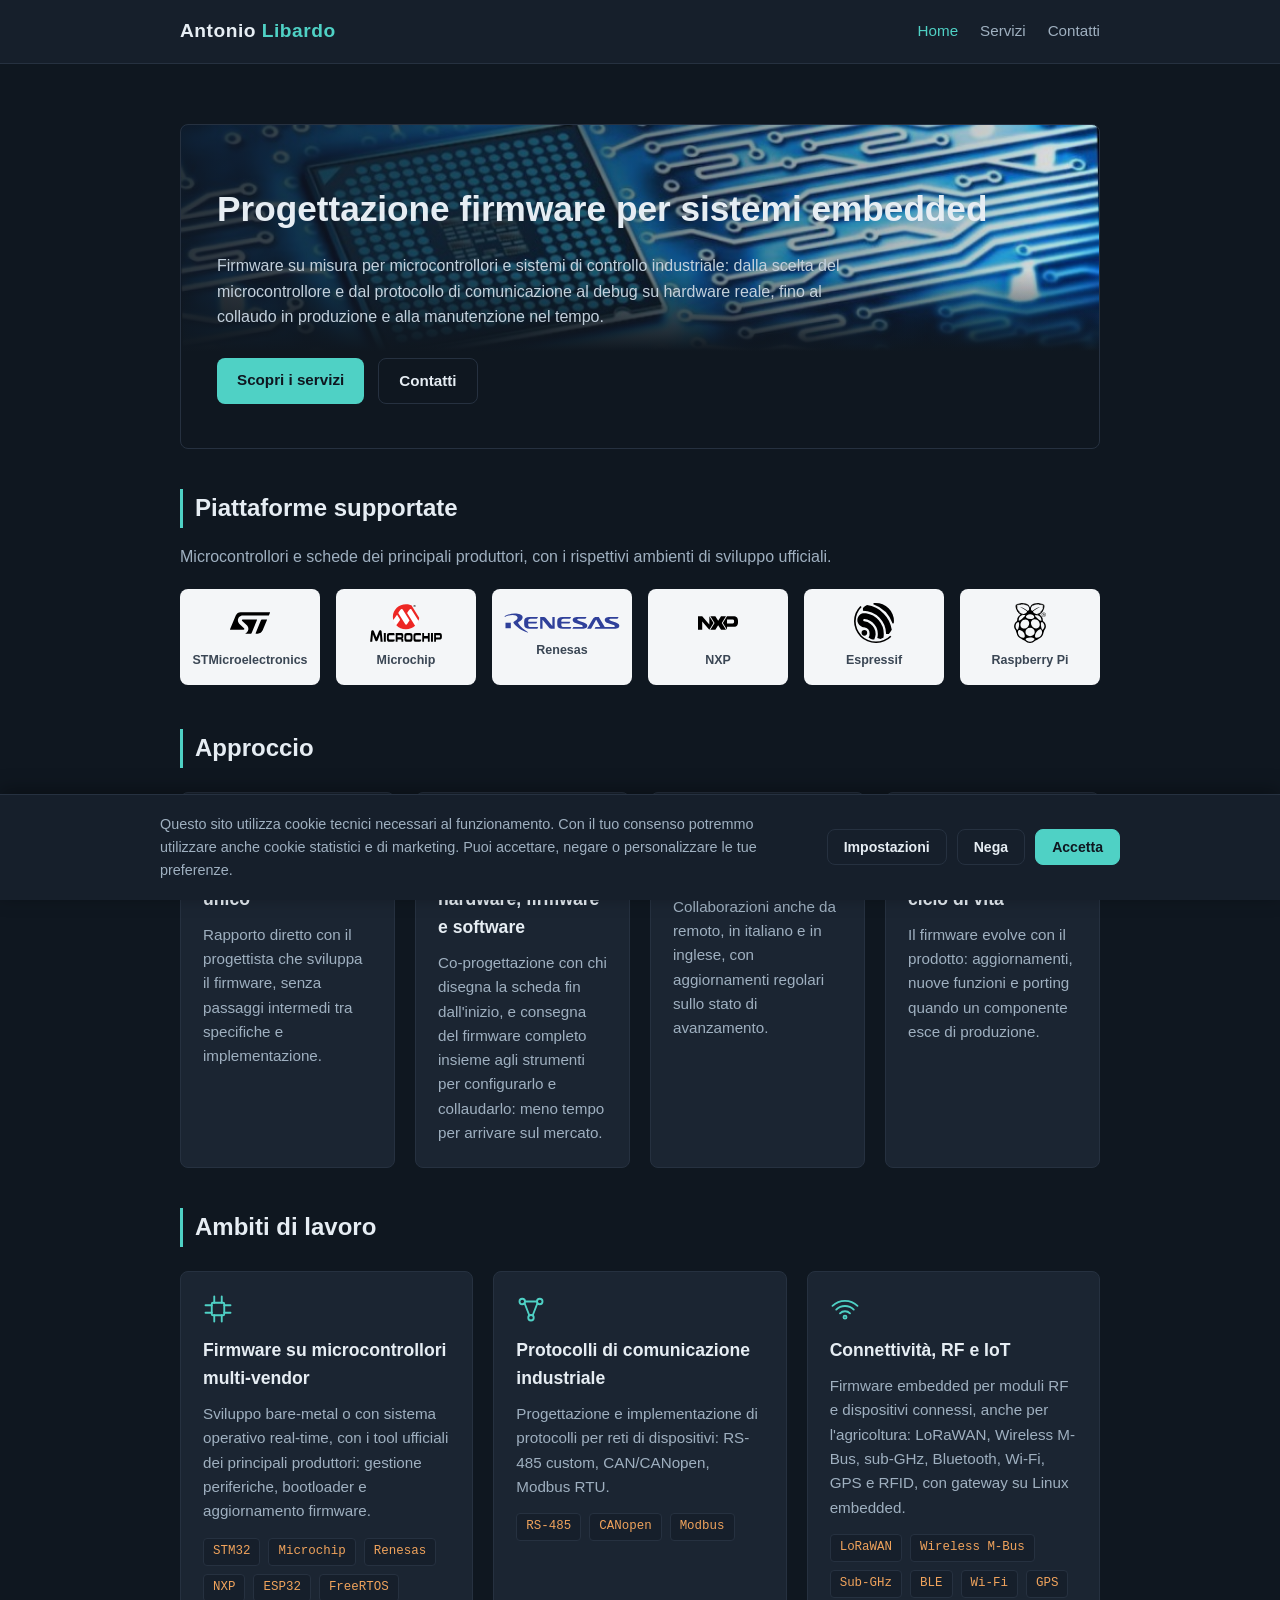
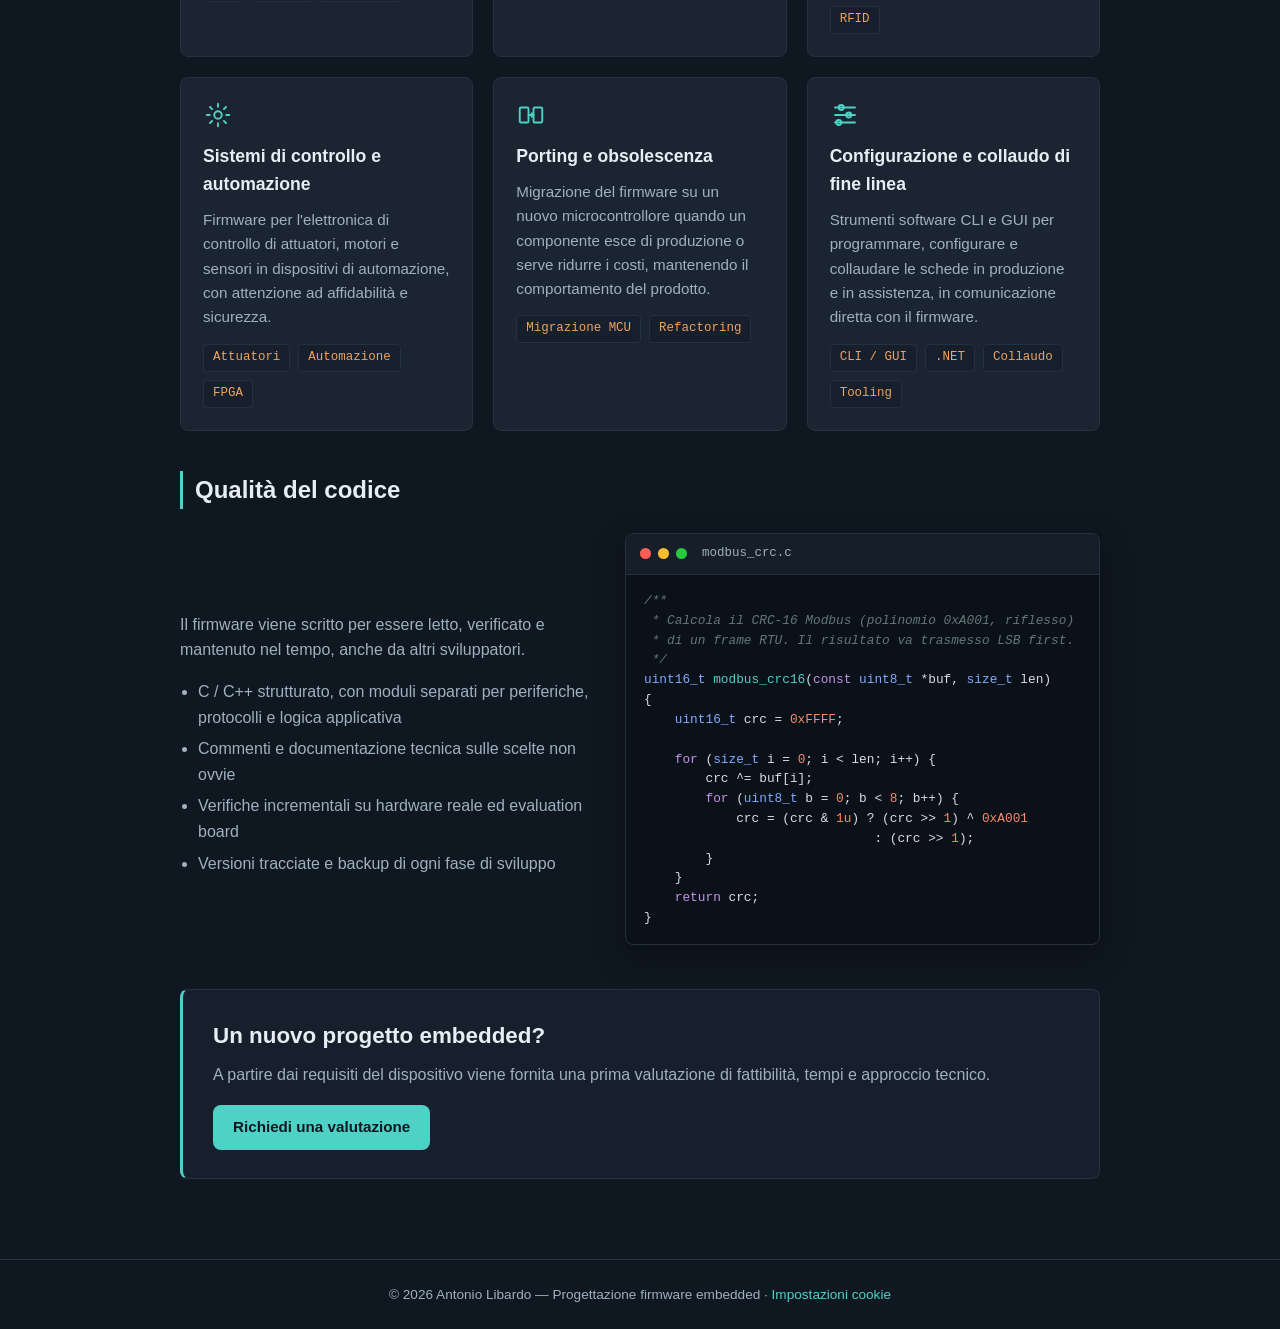
==== index.html @ b8c5d216 "Sito inglibardo.it: prima pubblicazione su GitHub Pages Co-Authored-By: Claude Opus 5.5 <noreply@ant" ====
<!DOCTYPE html>
<html lang="it">
<head>
<meta charset="UTF-8">
<meta name="viewport" content="width=device-width, initial-scale=1.0">
<title>Antonio Libardo | Progettazione Firmware Embedded</title>
<link rel="canonical" href="https://inglibardo.it/">
<meta name="description" content="Progettazione firmware per microcontrollori (STM32, Microchip, Renesas, NXP, ESP32 e altri), protocolli di comunicazione industriale, connettività IoT, porting e collaudo di fine linea.">
<link rel="stylesheet" href="style.css?v=20260930">
</head>
<body>
<header>
  <nav class="nav">
    <div class="brand">Antonio <span>Libardo</span></div>
    <div class="nav-links">
      <a href="index.html" class="active">Home</a>
      <a href="servizi.html">Servizi</a>
      <a href="contatti.html">Contatti</a>
    </div>
  </nav>
</header>

<main>
  <!-- Fascia iniziale con l'immagine principale (vedi .hero-banner in style.css) -->
  <section class="hero hero-banner">
    <h1>Progettazione firmware per sistemi embedded</h1>
    <p>
      Firmware su misura per microcontrollori e sistemi di controllo industriale:
      dalla scelta del microcontrollore e dal protocollo di comunicazione
      al debug su hardware reale, fino al collaudo in produzione e alla manutenzione nel tempo.
    </p>
    <div class="cta-row">
      <a href="servizi.html" class="btn btn-primary">Scopri i servizi</a>
      <a href="contatti.html" class="btn btn-outline">Contatti</a>
    </div>
  </section>

  <!-- Produttori delle piattaforme usate (loghi: Simple Icons CC0 e Wikimedia Commons PD) -->
  <h2 class="section-title">Piattaforme supportate</h2>
  <p class="brands-note">Microcontrollori e schede dei principali produttori, con i rispettivi ambienti di sviluppo ufficiali.</p>
  <div class="brands">
    <div class="brand-tile"><img src="immagini/loghi/stmicroelectronics.svg" alt="STMicroelectronics"><span>STMicroelectronics</span></div>
    <div class="brand-tile"><img src="immagini/loghi/microchip.svg" alt="Microchip"><span>Microchip</span></div>
    <div class="brand-tile"><img src="immagini/loghi/renesas.svg" alt="Renesas"><span>Renesas</span></div>
    <div class="brand-tile"><img src="immagini/loghi/nxp.svg" alt="NXP"><span>NXP</span></div>
    <div class="brand-tile"><img src="immagini/loghi/espressif.svg" alt="Espressif"><span>Espressif</span></div>
    <div class="brand-tile"><img src="immagini/loghi/raspberrypi.svg" alt="Raspberry Pi"><span>Raspberry Pi</span></div>
  </div>

  <!-- Punti di forza di un professionista singolo rispetto a una struttura grande -->
  <h2 class="section-title">Approccio</h2>
  <div class="grid grid-4">
    <div class="card">
      <svg class="icon" viewBox="0 0 24 24" fill="none" stroke="currentColor" stroke-width="1.5" stroke-linecap="round" stroke-linejoin="round">
        <circle cx="12" cy="8" r="4"/><path d="M4 21a8 8 0 0 1 16 0"/>
      </svg>
      <h3>Referente tecnico unico</h3>
      <p>Rapporto diretto con il progettista che sviluppa il firmware, senza passaggi intermedi tra specifiche e implementazione.</p>
    </div>
    <div class="card">
      <svg class="icon" viewBox="0 0 24 24" fill="none" stroke="currentColor" stroke-width="1.5" stroke-linecap="round" stroke-linejoin="round">
        <rect x="3" y="4" width="18" height="12" rx="1.5"/><path d="M7 20h10M12 16v4"/><polyline points="8 10 10.5 12.5 16 7.5"/>
      </svg>
      <h3>Co-design hardware, firmware e software</h3>
      <p>Co-progettazione con chi disegna la scheda fin dall'inizio, e consegna del firmware completo insieme agli strumenti per configurarlo e collaudarlo: meno tempo per arrivare sul mercato.</p>
    </div>
    <div class="card">
      <svg class="icon" viewBox="0 0 24 24" fill="none" stroke="currentColor" stroke-width="1.5" stroke-linecap="round" stroke-linejoin="round">
        <circle cx="12" cy="12" r="9"/><path d="M3 12h18M12 3a14 14 0 0 1 0 18M12 3a14 14 0 0 0 0 18"/>
      </svg>
      <h3>Italia ed estero</h3>
      <p>Collaborazioni anche da remoto, in italiano e in inglese, con aggiornamenti regolari sullo stato di avanzamento.</p>
    </div>
    <div class="card">
      <svg class="icon" viewBox="0 0 24 24" fill="none" stroke="currentColor" stroke-width="1.5" stroke-linecap="round" stroke-linejoin="round">
        <path d="M4 12a8 8 0 0 1 14-5.3"/><polyline points="18 3 18 7 14 7"/>
        <path d="M20 12a8 8 0 0 1-14 5.3"/><polyline points="6 21 6 17 10 17"/>
      </svg>
      <h3>Supporto sull'intero ciclo di vita</h3>
      <p>Il firmware evolve con il prodotto: aggiornamenti, nuove funzioni e porting quando un componente esce di produzione.</p>
    </div>
  </div>

  <h2 class="section-title">Ambiti di lavoro</h2>
  <div class="grid">
    <div class="card">
      <svg class="icon" viewBox="0 0 24 24" fill="none" stroke="currentColor" stroke-width="1.5" stroke-linecap="round" stroke-linejoin="round">
        <rect x="7" y="7" width="10" height="10" rx="1"/>
        <line x1="9" y1="2" x2="9" y2="7"/><line x1="15" y1="2" x2="15" y2="7"/>
        <line x1="9" y1="17" x2="9" y2="22"/><line x1="15" y1="17" x2="15" y2="22"/>
        <line x1="2" y1="9" x2="7" y2="9"/><line x1="2" y1="15" x2="7" y2="15"/>
        <line x1="17" y1="9" x2="22" y2="9"/><line x1="17" y1="15" x2="22" y2="15"/>
      </svg>
      <h3>Firmware su microcontrollori multi-vendor</h3>
      <p>Sviluppo bare-metal o con sistema operativo real-time, con i tool ufficiali dei principali produttori: gestione periferiche, bootloader e aggiornamento firmware.</p>
      <div class="tech-tags">
        <span class="tag">STM32</span>
        <span class="tag">Microchip</span>
        <span class="tag">Renesas</span>
        <span class="tag">NXP</span>
        <span class="tag">ESP32</span>
        <span class="tag">FreeRTOS</span>
      </div>
    </div>
    <div class="card">
      <svg class="icon" viewBox="0 0 24 24" fill="none" stroke="currentColor" stroke-width="1.5" stroke-linecap="round" stroke-linejoin="round">
        <circle cx="5" cy="6" r="2.2"/><circle cx="19" cy="6" r="2.2"/><circle cx="12" cy="19" r="2.2"/>
        <line x1="6.8" y1="7.2" x2="10.6" y2="17"/><line x1="17.2" y1="7.2" x2="13.4" y2="17"/>
        <line x1="7.2" y1="6" x2="16.8" y2="6"/>
      </svg>
      <h3>Protocolli di comunicazione industriale</h3>
      <p>Progettazione e implementazione di protocolli per reti di dispositivi: RS-485 custom, CAN/CANopen, Modbus RTU.</p>
      <div class="tech-tags">
        <span class="tag">RS-485</span>
        <span class="tag">CANopen</span>
        <span class="tag">Modbus</span>
      </div>
    </div>
    <div class="card">
      <svg class="icon" viewBox="0 0 24 24" fill="none" stroke="currentColor" stroke-width="1.5" stroke-linecap="round" stroke-linejoin="round">
        <path d="M5 12.5a10 10 0 0 1 14 0"/><path d="M8 15.5a5.5 5.5 0 0 1 8 0"/><circle cx="12" cy="18.5" r="1.2"/>
        <path d="M2 9.5a14.5 14.5 0 0 1 20 0"/>
      </svg>
      <h3>Connettività, RF e IoT</h3>
      <p>Firmware embedded per moduli RF e dispositivi connessi, anche per l'agricoltura: LoRaWAN, Wireless M-Bus, sub-GHz, Bluetooth, Wi-Fi, GPS e RFID, con gateway su Linux embedded.</p>
      <div class="tech-tags">
        <span class="tag">LoRaWAN</span>
        <span class="tag">Wireless M-Bus</span>
        <span class="tag">Sub-GHz</span>
        <span class="tag">BLE</span>
        <span class="tag">Wi-Fi</span>
        <span class="tag">GPS</span>
        <span class="tag">RFID</span>
      </div>
    </div>
    <div class="card">
      <svg class="icon" viewBox="0 0 24 24" fill="none" stroke="currentColor" stroke-width="1.5" stroke-linecap="round" stroke-linejoin="round">
        <circle cx="12" cy="12" r="3"/>
        <path d="M12 3v2.4M12 18.6V21M21 12h-2.4M5.4 12H3M18.4 5.6l-1.7 1.7M7.3 16.7l-1.7 1.7M18.4 18.4l-1.7-1.7M7.3 7.3 5.6 5.6"/>
      </svg>
      <h3>Sistemi di controllo e automazione</h3>
      <p>Firmware per l'elettronica di controllo di attuatori, motori e sensori in dispositivi di automazione, con attenzione ad affidabilità e sicurezza.</p>
      <div class="tech-tags">
        <span class="tag">Attuatori</span>
        <span class="tag">Automazione</span>
        <span class="tag">FPGA</span>
      </div>
    </div>
    <div class="card">
      <svg class="icon" viewBox="0 0 24 24" fill="none" stroke="currentColor" stroke-width="1.5" stroke-linecap="round" stroke-linejoin="round">
        <rect x="3" y="6" width="7" height="12" rx="1"/><rect x="14" y="6" width="7" height="12" rx="1"/>
        <path d="M10 12h4"/><polyline points="12.5 10.5 14 12 12.5 13.5"/>
      </svg>
      <h3>Porting e obsolescenza</h3>
      <p>Migrazione del firmware su un nuovo microcontrollore quando un componente esce di produzione o serve ridurre i costi, mantenendo il comportamento del prodotto.</p>
      <div class="tech-tags">
        <span class="tag">Migrazione MCU</span>
        <span class="tag">Refactoring</span>
      </div>
    </div>
    <div class="card">
      <svg class="icon" viewBox="0 0 24 24" fill="none" stroke="currentColor" stroke-width="1.5" stroke-linecap="round" stroke-linejoin="round">
        <line x1="4" y1="6" x2="20" y2="6"/><circle cx="9" cy="6" r="2"/>
        <line x1="4" y1="12" x2="20" y2="12"/><circle cx="15" cy="12" r="2"/>
        <line x1="4" y1="18" x2="20" y2="18"/><circle cx="7" cy="18" r="2"/>
      </svg>
      <h3>Configurazione e collaudo di fine linea</h3>
      <p>Strumenti software CLI e GUI per programmare, configurare e collaudare le schede in produzione e in assistenza, in comunicazione diretta con il firmware.</p>
      <div class="tech-tags">
        <span class="tag">CLI / GUI</span>
        <span class="tag">.NET</span>
        <span class="tag">Collaudo</span>
        <span class="tag">Tooling</span>
      </div>
    </div>
  </div>

  <!-- Esempio illustrativo di codice (scritto per il sito, non tratto da progetti di clienti) -->
  <h2 class="section-title">Qualità del codice</h2>
  <div class="split">
    <div class="split-text">
      <p>Il firmware viene scritto per essere letto, verificato e mantenuto nel tempo, anche da altri sviluppatori.</p>
      <ul>
        <li>C / C++ strutturato, con moduli separati per periferiche, protocolli e logica applicativa</li>
        <li>Commenti e documentazione tecnica sulle scelte non ovvie</li>
        <li>Verifiche incrementali su hardware reale ed evaluation board</li>
        <li>Versioni tracciate e backup di ogni fase di sviluppo</li>
      </ul>
    </div>
    <div class="code-window">
      <div class="code-bar"><i></i><i></i><i></i><span>modbus_crc.c</span></div>
<pre><span class="c">/**
 * Calcola il CRC-16 Modbus (polinomio 0xA001, riflesso)
 * di un frame RTU. Il risultato va trasmesso LSB first.
 */</span>
<span class="t">uint16_t</span> <span class="f">modbus_crc16</span>(<span class="k">const</span> <span class="t">uint8_t</span> *buf, <span class="t">size_t</span> len)
{
    <span class="t">uint16_t</span> crc = <span class="n">0xFFFF</span>;

    <span class="k">for</span> (<span class="t">size_t</span> i = <span class="n">0</span>; i &lt; len; i++) {
        crc ^= buf[i];
        <span class="k">for</span> (<span class="t">uint8_t</span> b = <span class="n">0</span>; b &lt; <span class="n">8</span>; b++) {
            crc = (crc &amp; <span class="n">1u</span>) ? (crc &gt;&gt; <span class="n">1</span>) ^ <span class="n">0xA001</span>
                              : (crc &gt;&gt; <span class="n">1</span>);
        }
    }
    <span class="k">return</span> crc;
}</pre>
    </div>
  </div>

  <!-- Invito finale al contatto -->
  <section class="cta-band">
    <h2>Un nuovo progetto embedded?</h2>
    <p>A partire dai requisiti del dispositivo viene fornita una prima valutazione di fattibilità, tempi e approccio tecnico.</p>
    <a href="contatti.html" class="btn btn-primary">Richiedi una valutazione</a>
  </section>
</main>

<footer>
  &copy; <span id="year"></span> Antonio Libardo — Progettazione firmware embedded
  · <a href="#" onclick="openCookieSettings(); return false;">Impostazioni cookie</a>
</footer>
<script>document.getElementById('year').textContent = new Date().getFullYear();</script>
<script src="cookie-consent.js?v=20260930"></script>
</body>
</html>
---- style.css ----
:root {
  --bg: #0f1720;
  --bg-alt: #161f2b;
  --card: #1b2532;
  --text: #e6edf3;
  --text-dim: #9fb0c0;
  --accent: #4fd1c5;
  --accent-2: #f0a35c;
  --border: #263140;
  --radius: 8px;
  --maxw: 960px;
}

* { box-sizing: border-box; }

html, body {
  margin: 0;
  padding: 0;
  background: var(--bg);
  color: var(--text);
  font-family: "Segoe UI", Roboto, Helvetica, Arial, sans-serif;
  line-height: 1.6;
}

a { color: var(--accent); text-decoration: none; }
a:hover { text-decoration: underline; }

header {
  background: var(--bg-alt);
  border-bottom: 1px solid var(--border);
  position: sticky;
  top: 0;
  z-index: 10;
}

.nav {
  max-width: var(--maxw);
  margin: 0 auto;
  padding: 16px 20px;
  display: flex;
  align-items: center;
  justify-content: space-between;
  flex-wrap: wrap;
  gap: 12px;
}

.brand {
  font-size: 1.2rem;
  font-weight: 700;
  color: var(--text);
  letter-spacing: 0.5px;
}
.brand span { color: var(--accent); }

.nav-links {
  display: flex;
  gap: 22px;
  flex-wrap: wrap;
}

.nav-links a {
  color: var(--text-dim);
  font-weight: 500;
  font-size: 0.95rem;
}
.nav-links a:hover, .nav-links a.active {
  color: var(--accent);
  text-decoration: none;
}

main {
  max-width: var(--maxw);
  margin: 0 auto;
  padding: 40px 20px 80px;
}

.hero {
  padding: 60px 0 40px;
  border-bottom: 1px solid var(--border);
  margin-bottom: 40px;
}

.hero h1 {
  font-size: 2.2rem;
  margin: 0 0 14px;
}
.hero .tagline {
  color: var(--accent);
  font-family: "Consolas", "Courier New", monospace;
  font-size: 1rem;
  margin-bottom: 20px;
}
.hero p {
  color: var(--text-dim);
  max-width: 640px;
}

.cta-row {
  margin-top: 28px;
  display: flex;
  gap: 14px;
  flex-wrap: wrap;
}

.btn {
  display: inline-block;
  padding: 10px 20px;
  border-radius: var(--radius);
  font-weight: 600;
  font-size: 0.95rem;
}
.btn-primary {
  background: var(--accent);
  color: #0f1720;
}
.btn-primary:hover { text-decoration: none; opacity: 0.9; }
.btn-outline {
  border: 1px solid var(--border);
  color: var(--text);
}
.btn-outline:hover { text-decoration: none; border-color: var(--accent); color: var(--accent); }

h2.section-title {
  font-size: 1.5rem;
  margin-bottom: 24px;
  border-left: 3px solid var(--accent);
  padding-left: 12px;
}

.grid {
  display: grid;
  grid-template-columns: repeat(auto-fit, minmax(260px, 1fr));
  gap: 20px;
  margin-bottom: 40px;
}

.card {
  background: var(--card);
  border: 1px solid var(--border);
  border-radius: var(--radius);
  padding: 22px;
}
.card .icon, .step .icon {
  width: 30px;
  height: 30px;
  color: var(--accent);
  margin-bottom: 12px;
  display: block;
}

.card h3 {
  margin: 0 0 10px;
  font-size: 1.1rem;
  color: var(--text);
}
.card p {
  color: var(--text-dim);
  font-size: 0.95rem;
  margin: 0;
}

.tech-tags {
  display: flex;
  flex-wrap: wrap;
  gap: 8px;
  margin-top: 14px;
}
.tag {
  font-family: "Consolas", "Courier New", monospace;
  font-size: 0.78rem;
  background: var(--bg-alt);
  border: 1px solid var(--border);
  color: var(--accent-2);
  padding: 3px 9px;
  border-radius: 4px;
}

.contact-box {
  background: var(--card);
  border: 1px solid var(--border);
  border-radius: var(--radius);
  padding: 28px;
  max-width: 480px;
}
.contact-box .field {
  margin-bottom: 16px;
}
.contact-box .label {
  color: var(--text-dim);
  font-size: 0.82rem;
  text-transform: uppercase;
  letter-spacing: 0.5px;
  margin-bottom: 4px;
}
.contact-box .value {
  font-size: 1.05rem;
}

.links-list {
  display: flex;
  flex-direction: column;
  gap: 14px;
}
.link-item {
  background: var(--card);
  border: 1px solid var(--border);
  border-radius: var(--radius);
  padding: 16px 20px;
}
.link-item .meta {
  display: flex;
  gap: 10px;
  align-items: center;
  color: var(--text-dim);
  font-size: 0.8rem;
  margin-bottom: 6px;
  font-family: "Consolas", "Courier New", monospace;
}
.link-item .meta .source {
  color: var(--accent-2);
}
.link-item a.title {
  font-size: 1.05rem;
  font-weight: 600;
}
.link-item p {
  color: var(--text-dim);
  margin: 6px 0 0;
  font-size: 0.92rem;
}

footer {
  border-top: 1px solid var(--border);
  padding: 24px 20px;
  text-align: center;
  color: var(--text-dim);
  font-size: 0.85rem;
}

.empty-state {
  color: var(--text-dim);
  font-style: italic;
}

.intro-block {
  max-width: 720px;
  color: var(--text-dim);
  margin-bottom: 40px;
}
.intro-block p { margin: 0 0 14px; }

.steps {
  display: grid;
  grid-template-columns: repeat(auto-fit, minmax(220px, 1fr));
  gap: 20px;
  margin-bottom: 40px;
  counter-reset: step;
}
.step {
  background: var(--card);
  border: 1px solid var(--border);
  border-radius: var(--radius);
  padding: 22px;
  position: relative;
}
.step::before {
  counter-increment: step;
  content: counter(step);
  display: inline-flex;
  align-items: center;
  justify-content: center;
  width: 30px;
  height: 30px;
  border-radius: 50%;
  background: var(--accent);
  color: #0f1720;
  font-weight: 700;
  font-size: 0.9rem;
  margin-bottom: 12px;
}
.step h3 { margin: 0 0 8px; font-size: 1.05rem; }
.step p { margin: 0; color: var(--text-dim); font-size: 0.92rem; }

.faq {
  margin-bottom: 40px;
}
.faq details {
  background: var(--card);
  border: 1px solid var(--border);
  border-radius: var(--radius);
  padding: 16px 20px;
  margin-bottom: 12px;
}
.faq summary {
  cursor: pointer;
  font-weight: 600;
  list-style: none;
}
.faq summary::-webkit-details-marker { display: none; }
.faq summary::before {
  content: "+";
  color: var(--accent);
  font-weight: 700;
  margin-right: 10px;
  display: inline-block;
  width: 14px;
}
.faq details[open] summary::before { content: "–"; }
.faq p {
  color: var(--text-dim);
  margin: 12px 0 0;
  font-size: 0.94rem;
}

.contact-grid {
  display: grid;
  grid-template-columns: minmax(280px, 380px) 1fr;
  gap: 28px;
  align-items: start;
}
@media (max-width: 700px) {
  .contact-grid { grid-template-columns: 1fr; }
}
.map-frame {
  border: 1px solid var(--border);
  border-radius: var(--radius);
  overflow: hidden;
  min-height: 280px;
}
.map-frame iframe {
  width: 100%;
  height: 100%;
  min-height: 280px;
  border: 0;
  display: block;
}

/* Cookie consent */
#cookie-banner {
  position: fixed;
  left: 0;
  right: 0;
  bottom: 0;
  z-index: 1000;
  background: var(--bg-alt);
  border-top: 1px solid var(--border);
  padding: 18px 20px;
  box-shadow: 0 -4px 18px rgba(0,0,0,0.35);
}
#cookie-banner .cookie-inner {
  max-width: var(--maxw);
  margin: 0 auto;
  display: flex;
  align-items: center;
  justify-content: space-between;
  gap: 20px;
  flex-wrap: wrap;
}
#cookie-banner p {
  margin: 0;
  color: var(--text-dim);
  font-size: 0.9rem;
  flex: 1 1 320px;
}
#cookie-banner .cookie-actions {
  display: flex;
  gap: 10px;
  flex-wrap: wrap;
}
#cookie-banner button, #cookie-modal button {
  border-radius: var(--radius);
  padding: 9px 16px;
  font-size: 0.88rem;
  font-weight: 600;
  cursor: pointer;
  border: 1px solid var(--border);
  background: transparent;
  color: var(--text);
  font-family: inherit;
}
#cookie-banner button:hover, #cookie-modal button:hover { border-color: var(--accent); }
#cookie-banner .cookie-accept, #cookie-modal .cookie-accept {
  background: var(--accent);
  color: #0f1720;
  border-color: var(--accent);
}

#cookie-modal-overlay {
  position: fixed;
  inset: 0;
  background: rgba(0,0,0,0.55);
  z-index: 1001;
  display: flex;
  align-items: center;
  justify-content: center;
  padding: 20px;
}
#cookie-modal {
  background: var(--bg-alt);
  border: 1px solid var(--border);
  border-radius: var(--radius);
  max-width: 480px;
  width: 100%;
  padding: 26px;
}
#cookie-modal h2 {
  margin: 0 0 6px;
  font-size: 1.2rem;
}
#cookie-modal p.desc {
  color: var(--text-dim);
  font-size: 0.9rem;
  margin: 0 0 20px;
}
.cookie-cat {
  display: flex;
  align-items: flex-start;
  justify-content: space-between;
  gap: 14px;
  padding: 12px 0;
  border-top: 1px solid var(--border);
}
.cookie-cat:first-of-type { border-top: none; }
.cookie-cat .cat-info strong { display: block; font-size: 0.95rem; }
.cookie-cat .cat-info span { color: var(--text-dim); font-size: 0.85rem; }
.cookie-cat input[type="checkbox"] {
  width: 20px;
  height: 20px;
  accent-color: var(--accent);
  margin-top: 3px;
  flex-shrink: 0;
}
#cookie-modal .cookie-actions {
  display: flex;
  justify-content: flex-end;
  gap: 10px;
  margin-top: 22px;
}

@media (max-width: 600px) {
  .hero h1 { font-size: 1.7rem; }
  .nav { flex-direction: column; align-items: flex-start; }
}

/* Fascia con immagine nella Home. L'immagine (830x207, formato 4:1) è mostrata intera
   in larghezza, senza ritagli né forti ingrandimenti: sta in alto e sfuma verso il basso
   nel colore di fondo; a sinistra una velatura rende leggibile il testo */
.hero-banner {
  position: relative;
  border-radius: var(--radius);
  border: 1px solid var(--border);
  padding: 56px 36px 44px;
  margin-top: 20px;
  background-color: var(--bg);
  background-image:
    linear-gradient(90deg, rgba(15,23,32,0.88) 0%, rgba(15,23,32,0.6) 45%, rgba(15,23,32,0.1) 100%),
    linear-gradient(180deg, rgba(15,23,32,0) 0%, rgba(15,23,32,0) 45%, var(--bg) 70%),
    url("immagini/banner-chip.jpg");
  background-repeat: no-repeat;
  background-position: center, center, top center;
  background-size: 100% 100%, 100% 100%, 100% auto;
  overflow: hidden;
}
.hero-banner p { color: #c3d0dc; }
@media (max-width: 600px) {
  .hero-banner { padding: 36px 20px 30px; }
}

/* Griglia a 4 colonne per i punti di forza (si riduce da sola su schermi stretti) */
.grid-4 { grid-template-columns: repeat(auto-fit, minmax(210px, 1fr)); }

/* Loghi dei produttori: riquadri chiari uniformi, così loghi a colori e monocromatici
   convivono sullo sfondo scuro del sito */
.brands {
  display: grid;
  grid-template-columns: repeat(auto-fit, minmax(130px, 1fr));
  gap: 16px;
  margin-bottom: 44px;
}
.brand-tile {
  background: #f4f6f8;
  border-radius: var(--radius);
  height: 96px;
  display: flex;
  flex-direction: column;
  align-items: center;
  justify-content: center;
  gap: 8px;
  padding: 12px;
}
.brand-tile img { max-height: 40px; max-width: 100%; }
.brand-tile span { color: #3a4654; font-size: 0.78rem; font-weight: 600; }
.brands-note { color: var(--text-dim); margin: -8px 0 20px; }

/* Fascia finale di invito al contatto */
.cta-band {
  background: var(--bg-alt);
  border: 1px solid var(--border);
  border-left: 3px solid var(--accent);
  border-radius: var(--radius);
  padding: 28px 30px;
  margin-top: 10px;
}
.cta-band h2 { margin: 0 0 8px; font-size: 1.4rem; }
.cta-band p { color: var(--text-dim); margin: 0 0 18px; }

/* Finestre di codice "illustrative" (HTML, non immagini): barra con i tre pallini
   e codice colorato a mano con span: .k parola chiave, .t tipo, .f funzione,
   .n numero, .s stringa, .c commento, .p prompt del terminale */
.code-window {
  background: #0b1118;
  border: 1px solid var(--border);
  border-radius: var(--radius);
  overflow: hidden;
  box-shadow: 0 10px 30px rgba(0,0,0,0.35);
  min-width: 0;
}
.code-bar {
  display: flex;
  align-items: center;
  gap: 7px;
  padding: 10px 14px;
  background: #151e29;
  border-bottom: 1px solid var(--border);
}
.code-bar i { width: 11px; height: 11px; border-radius: 50%; display: inline-block; }
.code-bar i:nth-child(1) { background: #ff5f57; }
.code-bar i:nth-child(2) { background: #febc2e; }
.code-bar i:nth-child(3) { background: #28c840; }
.code-bar span { margin-left: 8px; color: var(--text-dim); font-size: 0.78rem; font-family: "Consolas", "Courier New", monospace; }
.code-window pre {
  margin: 0;
  padding: 16px 18px;
  overflow-x: auto;
  font-family: "Consolas", "Courier New", monospace;
  font-size: 0.8rem;
  line-height: 1.55;
  color: #d6deeb;
}
.code-window .k { color: #c792ea; }
.code-window .t { color: #82aaff; }
.code-window .f { color: #4fd1c5; }
.code-window .n { color: #f78c6c; }
.code-window .s { color: #c3e88d; }
.code-window .c { color: #637777; font-style: italic; }
.code-window .p { color: #4fd1c5; }
.code-window .ok { color: #28c840; }

/* Sezione testo + codice affiancati (in colonna su schermi stretti) */
.split {
  display: grid;
  grid-template-columns: 1fr 1.15fr;
  gap: 32px;
  align-items: center;
  margin-bottom: 44px;
}
.split .split-text p { color: var(--text-dim); }
.split .split-text ul { color: var(--text-dim); padding-left: 18px; margin: 0; }
.split .split-text li { margin-bottom: 6px; }
@media (max-width: 800px) {
  .split { grid-template-columns: 1fr; }
}
.code-pair {
  display: grid;
  grid-template-columns: repeat(auto-fit, minmax(300px, 1fr));
  gap: 20px;
  margin-bottom: 44px;
}

/* Banner e impostazioni cookie quando il sito è dentro un iframe (vedi cookie-consent.js):
   niente position:fixed, che su iPhone/Safari dentro un iframe non riceve i tocchi */
#cookie-banner.cookie-inframe {
  position: relative;
  box-shadow: none;
  border-top: none;
  border-bottom: 1px solid var(--border);
}
#cookie-modal-overlay.cookie-inframe {
  position: relative;
  inset: auto;
  background: transparent;
  padding: 20px;
}
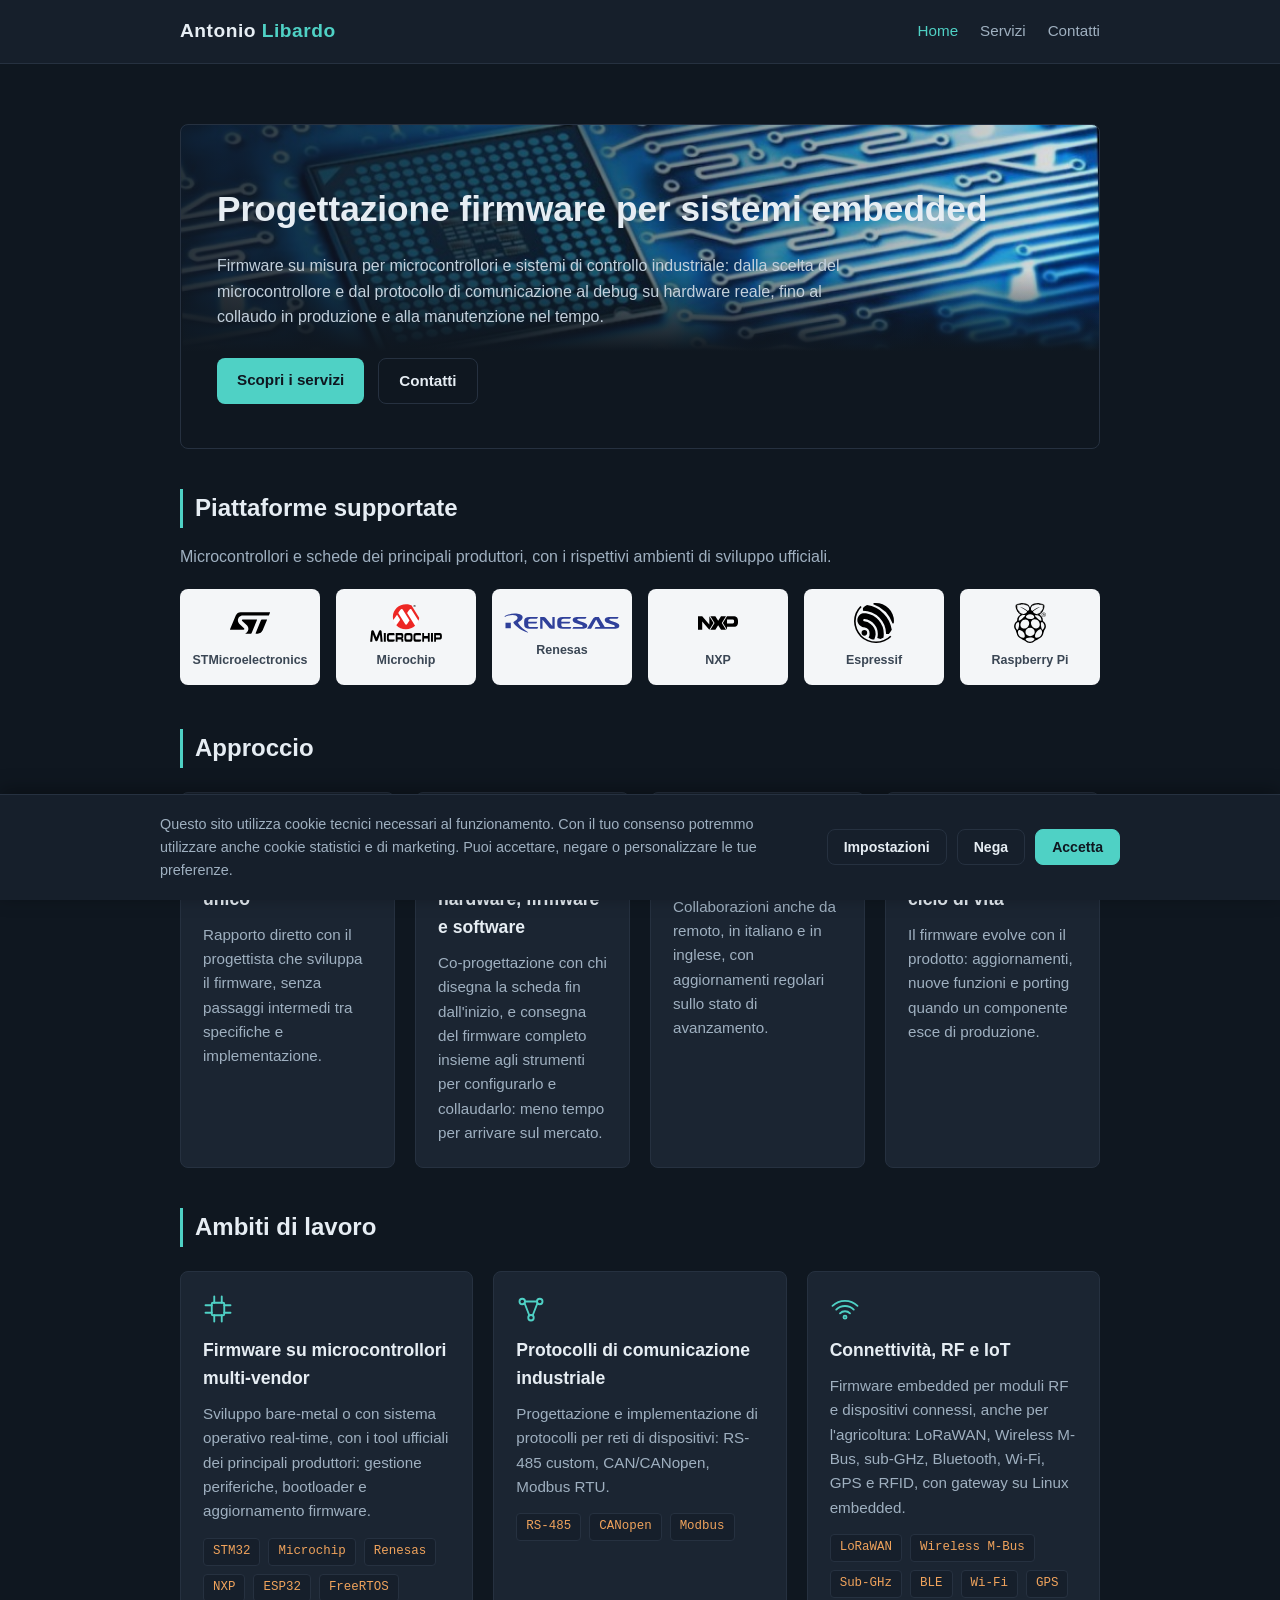
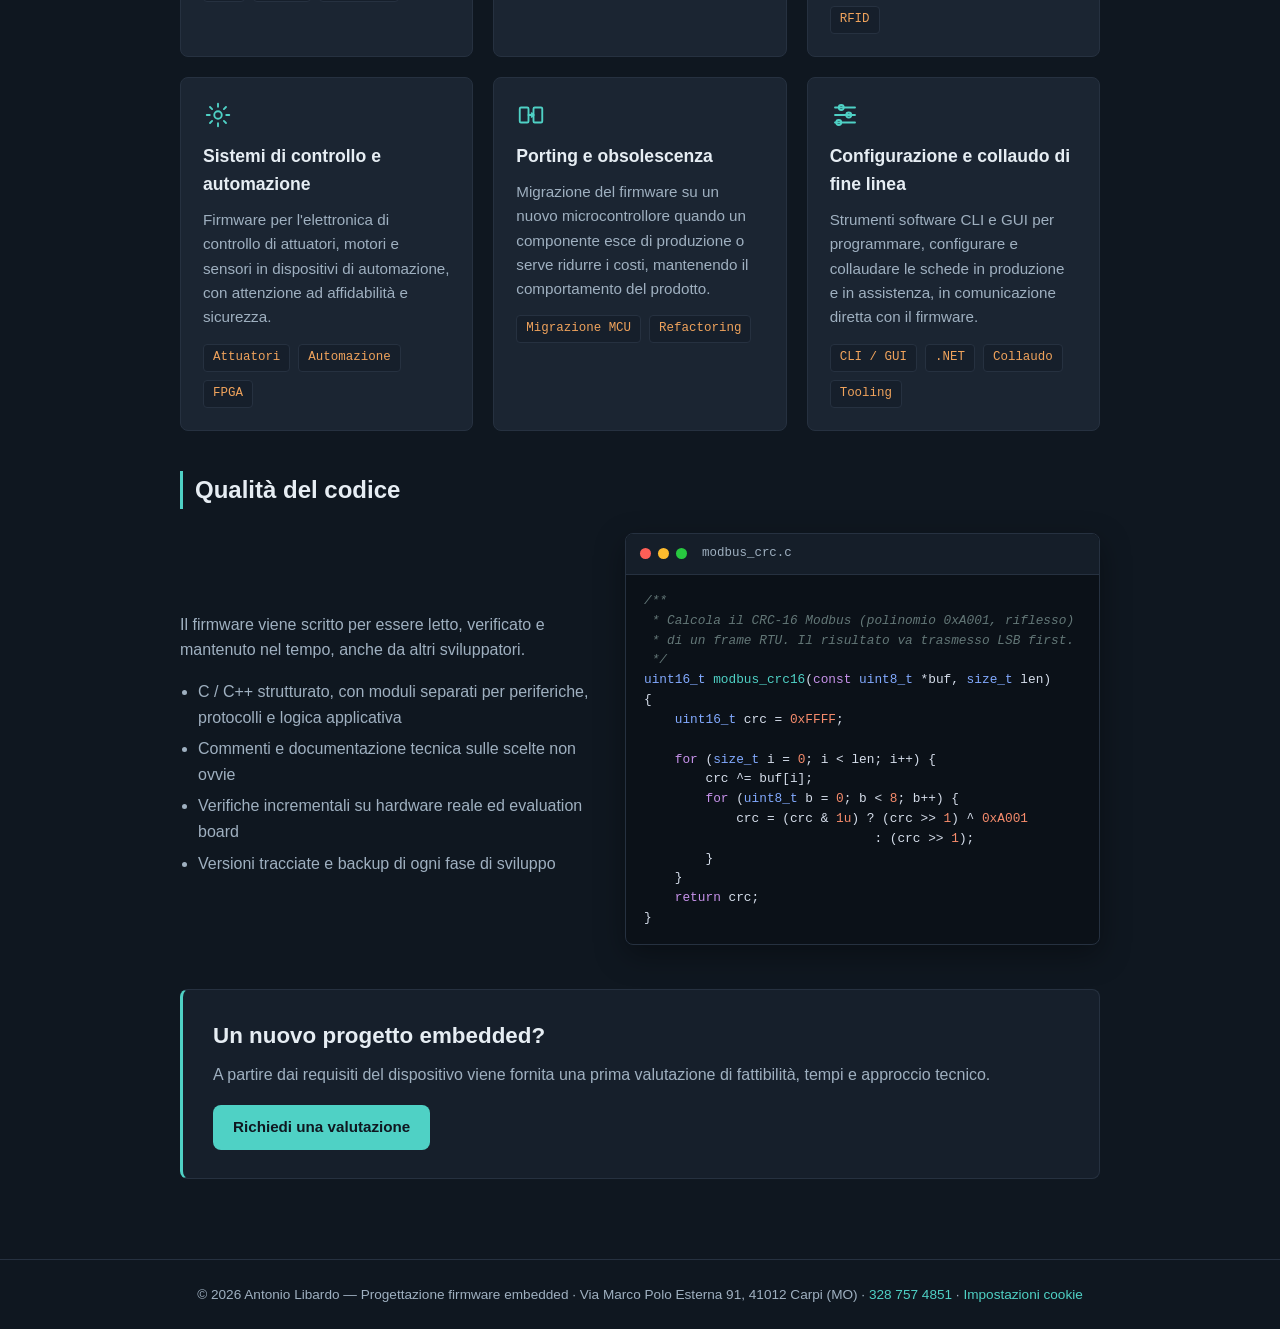
==== commit 07bdb2da: "SEO: titoli e descrizioni, Open Graph, dati strutturati schema.org, favicon, pagina 404, indirizzo n" ====
--- a/index.html
+++ b/index.html
@@ -3,9 +3,173 @@
 <head>
 <meta charset="UTF-8">
 <meta name="viewport" content="width=device-width, initial-scale=1.0">
-<title>Antonio Libardo | Progettazione Firmware Embedded</title>
+<title>Progettazione firmware embedded – Carpi (MO) | Antonio Libardo</title>
 <link rel="canonical" href="https://inglibardo.it/">
-<meta name="description" content="Progettazione firmware per microcontrollori (STM32, Microchip, Renesas, NXP, ESP32 e altri), protocolli di comunicazione industriale, connettività IoT, porting e collaudo di fine linea.">
+<meta name="description" content="Progettazione firmware embedded a Carpi (MO): microcontrollori STM32, Microchip, Renesas, NXP ed ESP32, protocolli industriali, IoT, porting e collaudo.">
+<meta name="theme-color" content="#0f1720">
+<link rel="icon" href="favicon.ico" sizes="any">
+<link rel="icon" href="favicon.svg" type="image/svg+xml">
+<link rel="apple-touch-icon" href="apple-touch-icon.png">
+<!-- Anteprima quando il link viene condiviso (LinkedIn, WhatsApp, ecc.) -->
+<meta property="og:type" content="website">
+<meta property="og:locale" content="it_IT">
+<meta property="og:site_name" content="Antonio Libardo – Progettazione firmware embedded">
+<meta property="og:title" content="Progettazione firmware embedded – Carpi (MO) | Antonio Libardo">
+<meta property="og:description" content="Progettazione firmware embedded a Carpi (MO): microcontrollori STM32, Microchip, Renesas, NXP ed ESP32, protocolli industriali, IoT, porting e collaudo.">
+<meta property="og:url" content="https://inglibardo.it/">
+<meta property="og:image" content="https://inglibardo.it/immagini/og-image.jpg">
+<meta property="og:image:width" content="1200">
+<meta property="og:image:height" content="630">
+<meta property="og:image:alt" content="Antonio Libardo – Progettazione firmware embedded, Carpi (MO)">
+<meta name="twitter:card" content="summary_large_image">
+<!-- Dati strutturati schema.org: chi è, dove si trova, cosa offre (letti da Google) -->
+<script type="application/ld+json">
+{
+ "@context": "https://schema.org",
+ "@graph": [
+  {
+   "@type": "ProfessionalService",
+   "@id": "https://inglibardo.it/#attivita",
+   "name": "Antonio Libardo – Progettazione firmware embedded",
+   "url": "https://inglibardo.it/",
+   "description": "Progettazione e sviluppo di firmware per microcontrollori (STM32, Microchip, Renesas, NXP, ESP32), protocolli di comunicazione industriale, connettività IoT, porting e collaudo di fine linea.",
+   "image": "https://inglibardo.it/immagini/og-image.jpg",
+   "logo": "https://inglibardo.it/icon-512.png",
+   "telephone": "+39 328 757 4851",
+   "email": "info@inglibardo.it",
+   "address": {
+    "@type": "PostalAddress",
+    "streetAddress": "Via Marco Polo Esterna, 91",
+    "postalCode": "41012",
+    "addressLocality": "Carpi",
+    "addressRegion": "MO",
+    "addressCountry": "IT"
+   },
+   "areaServed": [
+    {
+     "@type": "Country",
+     "name": "Italia"
+    },
+    {
+     "@type": "Place",
+     "name": "Europa"
+    }
+   ],
+   "founder": {
+    "@id": "https://inglibardo.it/#persona"
+   },
+   "knowsAbout": [
+    "Firmware embedded",
+    "Microcontrollori",
+    "STM32",
+    "Microchip",
+    "Renesas",
+    "NXP",
+    "ESP32",
+    "FreeRTOS",
+    "RS-485",
+    "CANopen",
+    "Modbus RTU",
+    "LoRaWAN",
+    "Wireless M-Bus",
+    "Bluetooth Low Energy",
+    "Wi-Fi",
+    "Bootloader",
+    "Collaudo di fine linea"
+   ],
+   "hasOfferCatalog": {
+    "@type": "OfferCatalog",
+    "name": "Servizi di sviluppo firmware",
+    "itemListElement": [
+     {
+      "@type": "Offer",
+      "itemOffered": {
+       "@type": "Service",
+       "name": "Sviluppo firmware da zero"
+      }
+     },
+     {
+      "@type": "Offer",
+      "itemOffered": {
+       "@type": "Service",
+       "name": "Co-progettazione hardware-firmware"
+      }
+     },
+     {
+      "@type": "Offer",
+      "itemOffered": {
+       "@type": "Service",
+       "name": "Protocolli di comunicazione industriale"
+      }
+     },
+     {
+      "@type": "Offer",
+      "itemOffered": {
+       "@type": "Service",
+       "name": "Connettività e IoT"
+      }
+     },
+     {
+      "@type": "Offer",
+      "itemOffered": {
+       "@type": "Service",
+       "name": "Bootloader e aggiornamento firmware"
+      }
+     },
+     {
+      "@type": "Offer",
+      "itemOffered": {
+       "@type": "Service",
+       "name": "Debug e manutenzione del firmware"
+      }
+     },
+     {
+      "@type": "Offer",
+      "itemOffered": {
+       "@type": "Service",
+       "name": "Porting e gestione dell'obsolescenza"
+      }
+     },
+     {
+      "@type": "Offer",
+      "itemOffered": {
+       "@type": "Service",
+       "name": "Prototipazione e validazione"
+      }
+     },
+     {
+      "@type": "Offer",
+      "itemOffered": {
+       "@type": "Service",
+       "name": "Configurazione e collaudo di fine linea"
+      }
+     }
+    ]
+   }
+  },
+  {
+   "@type": "Person",
+   "@id": "https://inglibardo.it/#persona",
+   "name": "Antonio Libardo",
+   "jobTitle": "Progettista firmware embedded",
+   "worksFor": {
+    "@id": "https://inglibardo.it/#attivita"
+   },
+   "url": "https://inglibardo.it/"
+  },
+  {
+   "@type": "WebSite",
+   "@id": "https://inglibardo.it/#sito",
+   "url": "https://inglibardo.it/",
+   "name": "Antonio Libardo – Progettazione firmware embedded",
+   "inLanguage": "it-IT",
+   "publisher": {
+    "@id": "https://inglibardo.it/#attivita"
+   }
+  }
+ ]
+}
+</script>
 <link rel="stylesheet" href="style.css?v=20260930">
 </head>
 <body>
@@ -219,6 +383,7 @@
 
 <footer>
   &copy; <span id="year"></span> Antonio Libardo — Progettazione firmware embedded
+  · Via Marco Polo Esterna 91, 41012 Carpi (MO) · <a href="tel:+393287574851">328 757 4851</a>
   · <a href="#" onclick="openCookieSettings(); return false;">Impostazioni cookie</a>
 </footer>
 <script>document.getElementById('year').textContent = new Date().getFullYear();</script>
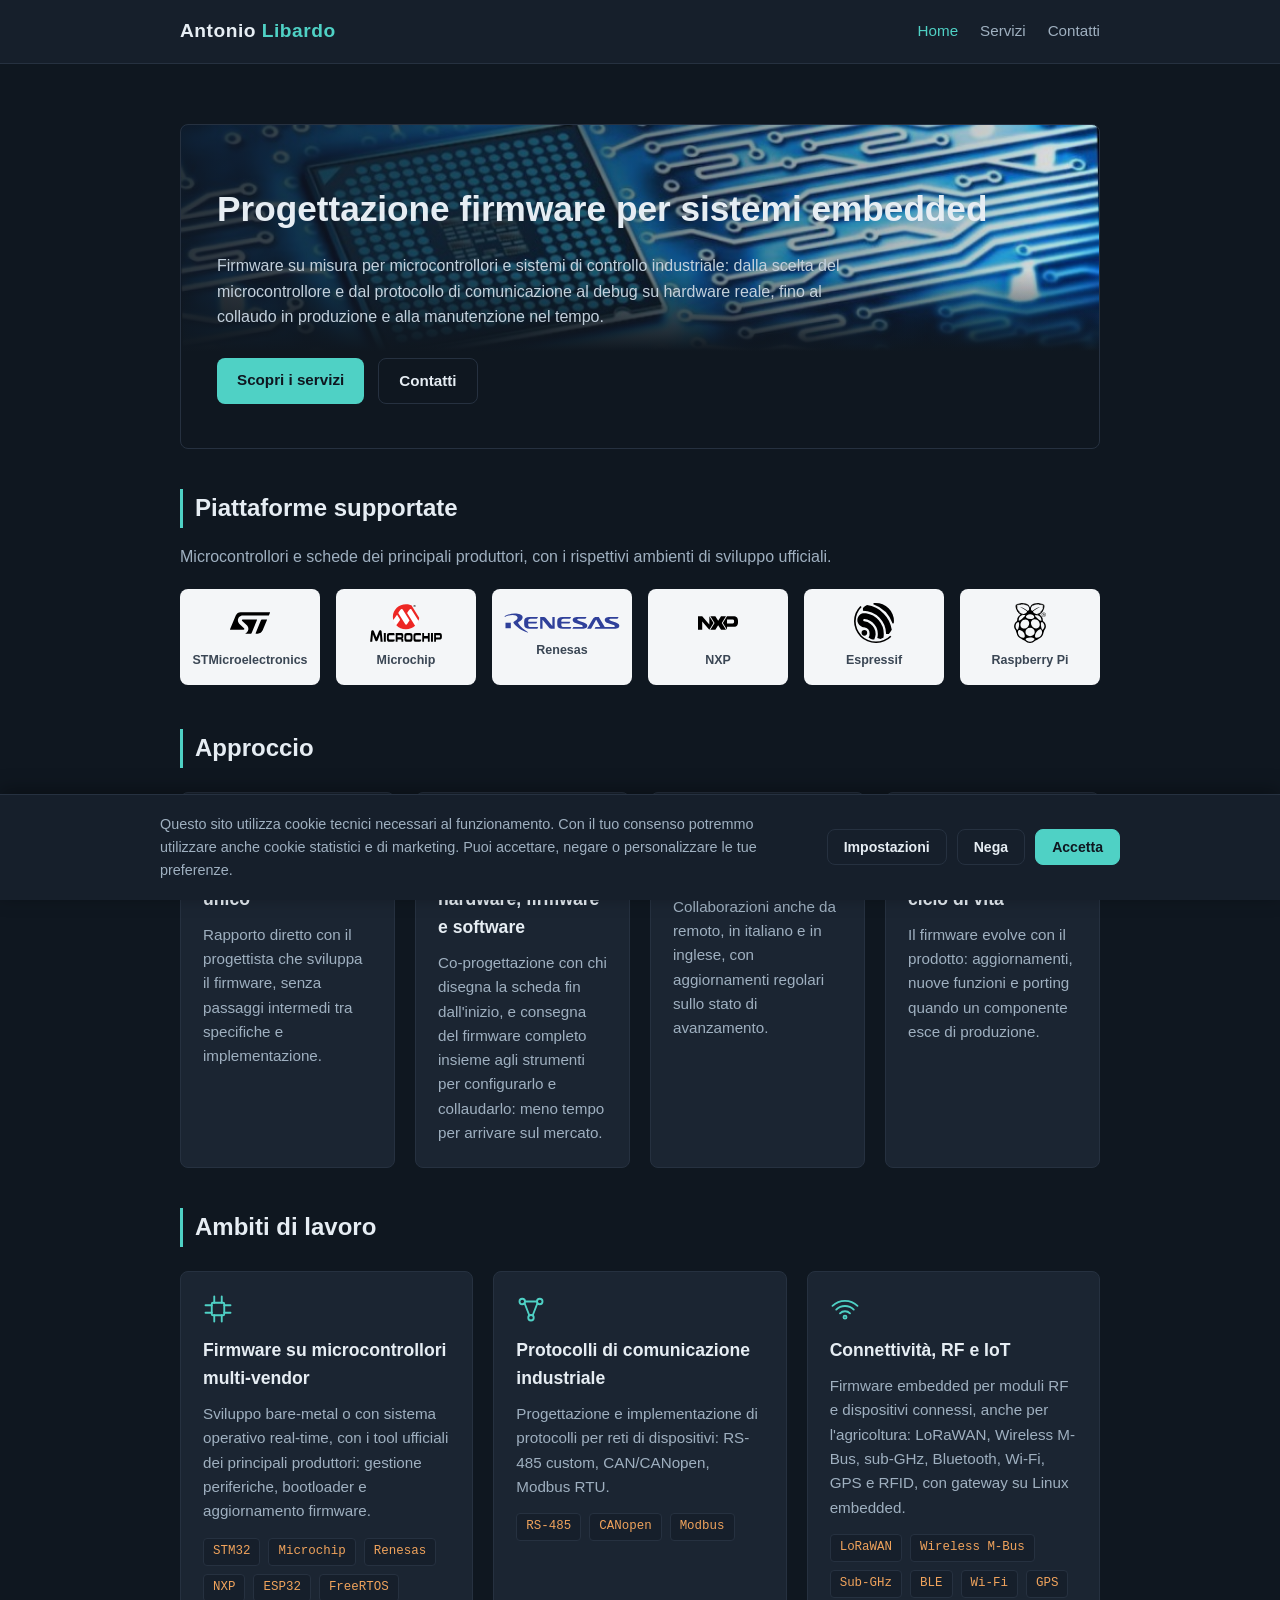
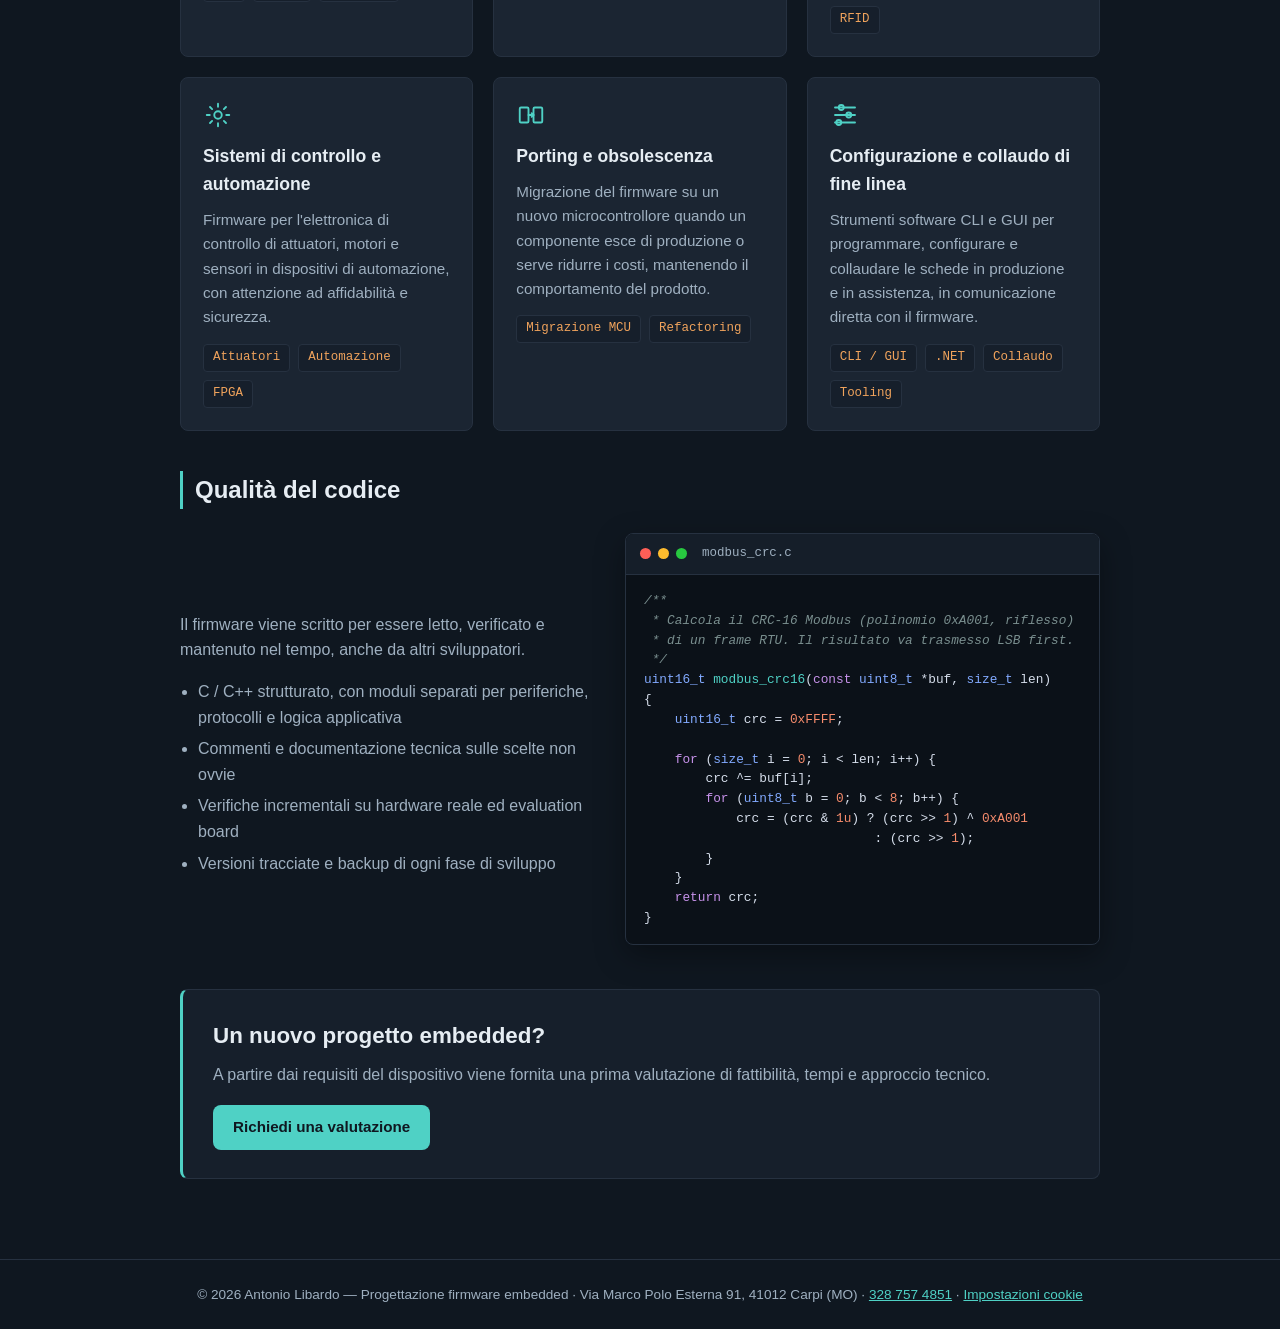
==== commit 72ce7b8a: "Accessibilità: contrasto commenti nel codice, link del footer sottolineati Co-Authored-By: Claude Op" ====
--- a/index.html
+++ b/index.html
@@ -170,7 +170,7 @@
  ]
 }
 </script>
-<link rel="stylesheet" href="style.css?v=20260930">
+<link rel="stylesheet" href="style.css?v=20261002">
 </head>
 <body>
 <header>
@@ -387,6 +387,20 @@
   · <a href="#" onclick="openCookieSettings(); return false;">Impostazioni cookie</a>
 </footer>
 <script>document.getElementById('year').textContent = new Date().getFullYear();</script>
+<script>
+// Contatore visite (sul Raspberry, via Tailscale Funnel): una richiesta invisibile per pagina vista, nessun cookie.
+// Per non contare le proprie visite: aprire una volta https://inglibardo.it/?nc=d96b62b4d4 su ogni browser.
+(function () {
+  if (location.hostname !== "inglibardo.it") return;          // niente conteggio in anteprima locale
+  var mia = 0;
+  try {
+    if (location.search.indexOf("nc=d96b62b4d4") >= 0) localStorage.setItem("nc", "1");
+    mia = localStorage.getItem("nc") ? 1 : 0;
+  } catch (e) {}
+  new Image().src = "https://helmserver.tailaa0d34.ts.net/c.gif?p=" + encodeURIComponent(location.pathname) +
+    "&r=" + encodeURIComponent(document.referrer) + "&m=" + mia;
+})();
+</script>
 <script src="cookie-consent.js?v=20260930"></script>
 </body>
 </html>
--- a/style.css
+++ b/style.css
@@ -542,7 +542,7 @@
 .code-window .f { color: #4fd1c5; }
 .code-window .n { color: #f78c6c; }
 .code-window .s { color: #c3e88d; }
-.code-window .c { color: #637777; font-style: italic; }
+.code-window .c { color: #7a8f8f; font-style: italic; }   /* 02/10/2026: era #637777, contrasto 4:1 → 5,6:1 */
 .code-window .p { color: #4fd1c5; }
 .code-window .ok { color: #28c840; }
 
@@ -581,3 +581,6 @@
   background: transparent;
   padding: 20px;
 }
+
+/* 02/10/2026 accessibilità: link del piè di pagina distinguibili anche senza colore */
+footer a { text-decoration: underline; }
